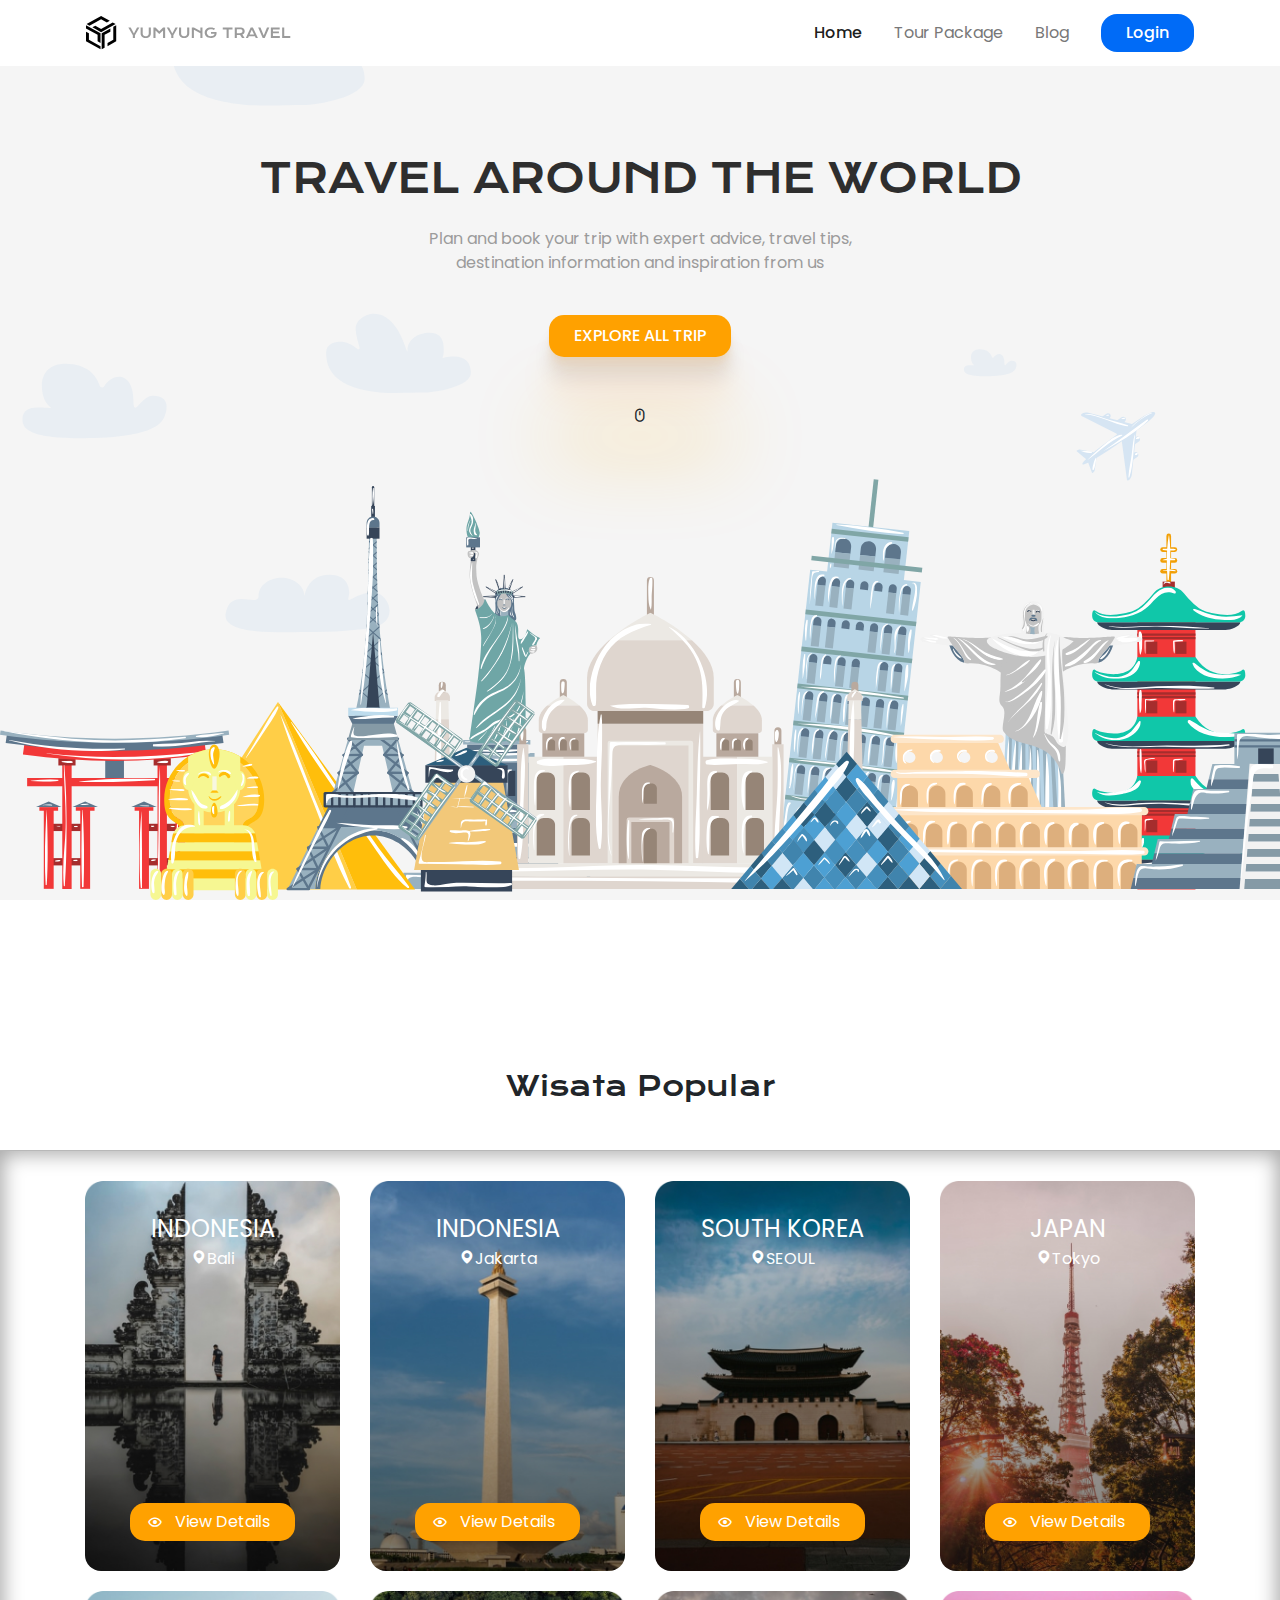
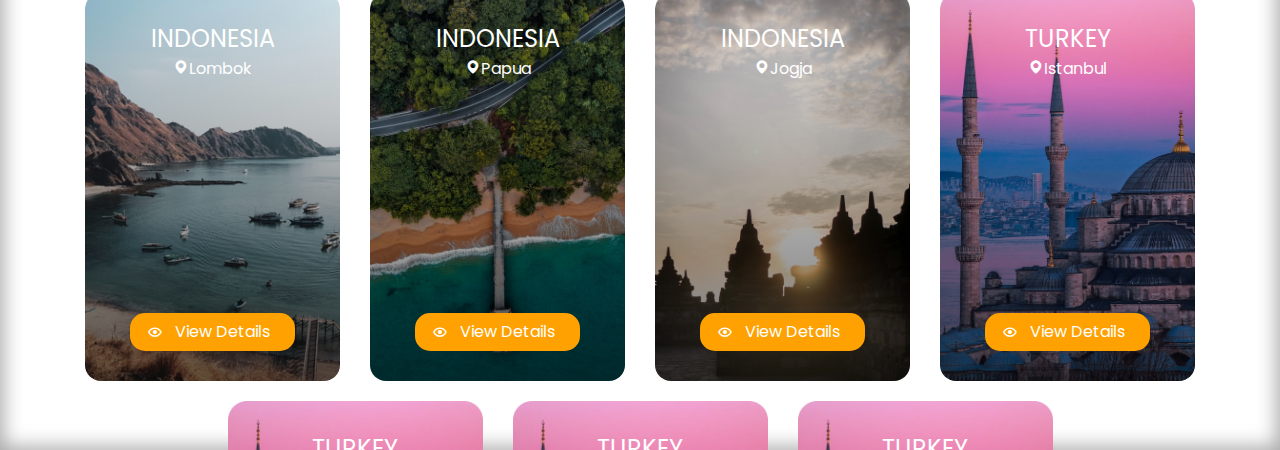
==== index.html @ c8ea5353 "finish landingpage" ====
<!DOCTYPE html>
<html lang="en">
  <head>
    <meta charset="UTF-8" />
    <meta name="viewport" content="width=device-width, initial-scale=1.0" />

    <!-- Primary Meta Tags -->
    <title>yumyung travel — tour, and travel, Hajj, and umroh</title>
    <meta
      name="title"
      content="yumyung travel — tour, and travel, Hajj, and umroh"
    />
    <meta
      name="description"
      content="home, Indonesia leading tour and travel agency, travel agent in Jakarta providing domestic Indonesia and international airlines tickets, hotels, tours ..."
    />

    <!-- ============= CSS ============= -->
    <link rel="icon" type="image/png" href="frontend/img/favicon.ico" />

    <link
      rel="stylesheet"
      href="frontend/libraries/bootstrap/css/bootstrap.css"
    />
    <link
      href="https://unpkg.com/boxicons@2.0.7/css/boxicons.min.css"
      rel="stylesheet"
    />
    <link rel="stylesheet" href="frontend/styles/main.css" />
  </head>
  <body>
    <!-- -------- navbar start -------- -->
    <div class="nav-wrapper">
      <div class="container">
        <nav class="row navbar navbar-expand-lg navbar-light">
          <a href="#" class="navbar-brand">
            <img src="frontend/img/logo.svg" alt="logo" />
          </a>
          <button
            class="navbar-toggler navbar-toggler-right"
            type="button"
            data-toggle="collapse"
            data-target="#navb"
          >
            <i class="bx bx-lg bx-menu-alt-right bx-flashing"></i>
          </button>

          <div class="collapse navbar-collapse" id="navb">
            <ul class="navbar-nav ml-auto mr-3">
              <li class="nav-item mx-md-2">
                <a href="#" class="nav-link active">Home</a>
              </li>
              <li class="nav-item mx-md-2">
                <a href="#" class="nav-link">Tour Package</a>
              </li>
              <li class="nav-item mx-md-2">
                <a href="#" class="nav-link">Blog</a>
              </li>
            </ul>
            <!-- ======== MOBILE BUTTON ======== -->
            <form class="form-inline d-sm-block d-md-none">
              <button class="btn btn-login my-2 my-sm-0">Login</button>
            </form>

            <!-- ======== DESKTOP BUTTON ======== -->
            <form class="form-inline my-2 my-lg-0 d-none d-md-block">
              <button class="btn btn-login btn-navbar-right my-2 my-sm-0 px-4">
                Login
              </button>
            </form>
          </div>
        </nav>
      </div>
    </div>

    <!-- -------- navbar end -------- -->

    <!-- -------- header start -------- -->
    <header class="text-center">
      <h1>TRAVEL AROUND THE WORLD</h1>
      <p class="mt-4 mb-3">
        Plan and book your trip with expert advice, travel tips, <br />
        destination information and inspiration from us
      </p>
      <a href="#popular" class="btn btn-explore px-4 py-2 mt-4"
        >EXPLORE ALL TRIP</a
      >
      <div class="mouse mt-5">
        <i class="bx bx-mouse bx-fade-up"></i>
      </div>
    </header>

    <!-- -------- header end -------- -->

    <!-- -------- travel start -------- -->

    <section class="section-popular" id="popular">
      <div class="container">
        <div class="row">
          <div class="col text-center section-popular-heading">
            <h2>Wisata Popular</h2>
          </div>
        </div>
      </div>
    </section>
    <section class="section-popular-content" id="popularContent">
      <div class="container">
        <div class="section-popular-travel row justify-content-center">
          <div class="col-sm-6 col-md-4 col-lg-3">
            <div
              class="card-travel text-center d-flex flex-column"
              style="background-image: url('frontend/img/travel1.jpg')"
            >
              <div class="travel-country">INDONESIA</div>
              <div class="travel-location"><i class="bx bxs-map"></i>Bali</div>
              <div class="travel-button mt-auto">
                <a href="#" class="btn btn-travel-details px-4"
                  ><i class="bx bx-show bx-flashing"></i> View Details</a
                >
              </div>
            </div>
          </div>
          <div class="col-sm-6 col-md-4 col-lg-3">
            <div
              class="card-travel text-center d-flex flex-column"
              style="background-image: url('frontend/img/travel2.jpg')"
            >
              <div class="travel-country">INDONESIA</div>
              <div class="travel-location">
                <i class="bx bxs-map"></i>Jakarta
              </div>
              <div class="travel-button mt-auto">
                <a href="#" class="btn btn-travel-details px-4"
                  ><i class="bx bx-show bx-flashing"></i> View Details</a
                >
              </div>
            </div>
          </div>
          <div class="col-sm-6 col-md-4 col-lg-3">
            <div
              class="card-travel text-center d-flex flex-column"
              style="background-image: url('frontend/img/travel3.jpg')"
            >
              <div class="travel-country">SOUTH KOREA</div>
              <div class="travel-location"><i class="bx bxs-map"></i>SEOUL</div>
              <div class="travel-button mt-auto">
                <a href="#" class="btn btn-travel-details px-4"
                  ><i class="bx bx-show bx-flashing"></i> View Details</a
                >
              </div>
            </div>
          </div>
          <div class="col-sm-6 col-md-4 col-lg-3">
            <div
              class="card-travel text-center d-flex flex-column"
              style="background-image: url('frontend/img/travel4.jpg')"
            >
              <div class="travel-country">JAPAN</div>
              <div class="travel-location"><i class="bx bxs-map"></i>Tokyo</div>
              <div class="travel-button mt-auto">
                <a href="#" class="btn btn-travel-details px-4"
                  ><i class="bx bx-show bx-flashing"></i> View Details</a
                >
              </div>
            </div>
          </div>
          <div class="col-sm-6 col-md-4 col-lg-3">
            <div
              class="card-travel text-center d-flex flex-column"
              style="background-image: url('frontend/img/travel5.jpg')"
            >
              <div class="travel-country">INDONESIA</div>
              <div class="travel-location">
                <i class="bx bxs-map"></i>Lombok
              </div>
              <div class="travel-button mt-auto">
                <a href="#" class="btn btn-travel-details px-4"
                  ><i class="bx bx-show bx-flashing"></i> View Details</a
                >
              </div>
            </div>
          </div>
          <div class="col-sm-6 col-md-4 col-lg-3">
            <div
              class="card-travel text-center d-flex flex-column"
              style="background-image: url('frontend/img/travel6.jpg')"
            >
              <div class="travel-country">INDONESIA</div>
              <div class="travel-location"><i class="bx bxs-map"></i>Papua</div>
              <div class="travel-button mt-auto">
                <a href="#" class="btn btn-travel-details px-4"
                  ><i class="bx bx-show bx-flashing"></i> View Details</a
                >
              </div>
            </div>
          </div>
          <div class="col-sm-6 col-md-4 col-lg-3">
            <div
              class="card-travel text-center d-flex flex-column"
              style="background-image: url('frontend/img/travel7.jpg')"
            >
              <div class="travel-country">INDONESIA</div>
              <div class="travel-location"><i class="bx bxs-map"></i>Jogja</div>
              <div class="travel-button mt-auto">
                <a href="#" class="btn btn-travel-details px-4"
                  ><i class="bx bx-show bx-flashing"></i> View Details</a
                >
              </div>
            </div>
          </div>
          <div class="col-sm-6 col-md-4 col-lg-3">
            <div
              class="card-travel text-center d-flex flex-column"
              style="background-image: url('frontend/img/travel8.jpg')"
            >
              <div class="travel-country">TURKEY</div>
              <div class="travel-location">
                <i class="bx bxs-map"></i>Istanbul
              </div>
              <div class="travel-button mt-auto">
                <a href="#" class="btn btn-travel-details px-4"
                  ><i class="bx bx-show bx-flashing"></i> View Details</a
                >
              </div>
            </div>
          </div>
          <div class="col-sm-6 col-md-4 col-lg-3">
            <div
              class="card-travel text-center d-flex flex-column"
              style="background-image: url('frontend/img/travel8.jpg')"
            >
              <div class="travel-country">TURKEY</div>
              <div class="travel-location">
                <i class="bx bxs-map"></i>Istanbul
              </div>
              <div class="travel-button mt-auto">
                <a href="#" class="btn btn-travel-details px-4"
                  ><i class="bx bx-show bx-flashing"></i> View Details</a
                >
              </div>
            </div>
          </div>
          <div class="col-sm-6 col-md-4 col-lg-3">
            <div
              class="card-travel text-center d-flex flex-column"
              style="background-image: url('frontend/img/travel8.jpg')"
            >
              <div class="travel-country">TURKEY</div>
              <div class="travel-location">
                <i class="bx bxs-map"></i>Istanbul
              </div>
              <div class="travel-button mt-auto">
                <a href="#" class="btn btn-travel-details px-4"
                  ><i class="bx bx-show bx-flashing"></i> View Details</a
                >
              </div>
            </div>
          </div>
          <div class="col-sm-6 col-md-4 col-lg-3">
            <div
              class="card-travel text-center d-flex flex-column"
              style="background-image: url('frontend/img/travel8.jpg')"
            >
              <div class="travel-country">TURKEY</div>
              <div class="travel-location">
                <i class="bx bxs-map"></i>Istanbul
              </div>
              <div class="travel-button mt-auto">
                <a href="#" class="btn btn-travel-details px-4"
                  ><i class="bx bx-show bx-flashing"></i> View Details</a
                >
              </div>
            </div>
          </div>
        </div>
      </div>
    </section>

    <!-- -------- travel end -------- -->

    <!-- =========== LINK JAVASCRIPT ============ -->

    <script src="frontend/libraries/jquery/jquery-3.5.1.min.js"></script>
    <script src="frontend/libraries/bootstrap/js/bootstrap.js"></script>
    <script src="frontend/scripts/main.js"></script>
  </body>
</html>
---- frontend/styles/main.css ----
@import url("https://fonts.googleapis.com/css2?family=Krona+One&family=Poppins:wght@300;400;500;600;700;800&display=swap");
body {
  height: 100vh;
  background-color: #ffffff;
  font-family: "Poppins", sans-serif !important;
  scroll-behavior: smooth;
}

.nav-wrapper {
  position: fixed;
  top: 0;
  width: 100vw;
  z-index: 99;
  background-color: #fff;
}

.navbar-light .navbar-nav .nav-link {
  color: #787878;
  -webkit-transition: 0.5s;
  transition: 0.5s;
}

.navbar-light .navbar-nav .nav-link:hover {
  font-weight: 500;
  -webkit-transform: rotateX(30deg);
          transform: rotateX(30deg);
  color: #006bf7;
}

.navbar-light .navbar-nav .nav-link.active {
  font-weight: 500;
}

.navbar-brand img {
  max-height: 40px;
  -webkit-transition: all 0.3s;
  transition: all 0.3s;
}

.navbar-brand img:hover {
  -webkit-transform: translateX(50px);
          transform: translateX(50px);
}

.btn-login {
  background-color: #006bf7;
  border-radius: 1rem;
  color: #fff;
  font-weight: 500;
}

.btn-login:hover {
  background: rgba(214, 221, 255, 0.25);
  backdrop-filter: blur(4px);
  -webkit-backdrop-filter: blur(4px);
  border-radius: 1rem;
  border: 1px solid #006bf7;
  color: #006bf7;
  cursor: crosshair;
}

header {
  height: 100vh;
  background-color: #f5f5f5;
  padding: 155px 0 165px;
  background-image: url("../img/background.svg");
  background-size: cover;
}

header h1 {
  font-family: "Krona One", serif;
  font-size: 40px;
  color: #2e2e2e;
  -webkit-transition: 0.5s;
  transition: 0.5s;
}

header h1:hover {
  cursor: crosshair;
  -webkit-transform: translateY(-30px);
          transform: translateY(-30px);
}

header p {
  font-size: 1rem;
  color: #9b9b9b;
}

header .btn-explore {
  background-color: #ffa100;
  color: #fff;
  border-radius: 15px;
  font-weight: 500;
  -webkit-box-shadow: 0 2.8px 2.2px rgba(255, 172, 39, 0.034), 0 6.7px 5.3px rgba(255, 155, 25, 0.048), 0 12.5px 10px rgba(255, 157, 28, 0.06), 0 22.3px 17.9px rgba(0, 0, 0, 0.072), 0 41.8px 33.4px rgba(255, 126, 21, 0.086), 0 100px 80px rgba(255, 181, 22, 0.253);
          box-shadow: 0 2.8px 2.2px rgba(255, 172, 39, 0.034), 0 6.7px 5.3px rgba(255, 155, 25, 0.048), 0 12.5px 10px rgba(255, 157, 28, 0.06), 0 22.3px 17.9px rgba(0, 0, 0, 0.072), 0 41.8px 33.4px rgba(255, 126, 21, 0.086), 0 100px 80px rgba(255, 181, 22, 0.253);
}

header .btn-explore:hover {
  color: #fff;
  background-color: #006bf7;
  -webkit-box-shadow: none;
          box-shadow: none;
}

.section-popular {
  height: 100px;
}

.section-popular .section-popular-heading {
  margin-top: 170px;
}

.section-popular .section-popular-heading h2 {
  font-family: "Krona One", serif;
  font-size: 27px;
}

.section-popular-content {
  height: 100vh;
  margin-top: 150px;
  overflow-x: scroll;
  border-top: 1px solid #b8b8b8;
  -webkit-box-shadow: inset 0px 0px 20px 3px #a6a6a6;
  box-shadow: inset 0px 0px 20px 3px #a6a6a6;
}

.section-popular-content .section-popular-travel {
  margin-top: 30px;
}

.section-popular-content .section-popular-travel .card-travel {
  min-height: 390px;
  background-color: #0127ff;
  color: #fff;
  padding: 30px;
  background-size: cover;
  margin-bottom: 20px;
  border-radius: 1rem;
}

.section-popular-content .section-popular-travel .travel-country {
  font-size: 24px;
  color: #fff;
}

.section-popular-content .section-popular-travel .travel-location {
  font-size: 16px;
  color: #fff;
}

.section-popular-content .section-popular-travel .travel-button .btn-travel-details {
  display: inline-block;
  background-color: #ffa100;
  color: #fff;
  border-radius: 15px;
}

.section-popular-content .section-popular-travel .travel-button .btn-travel-details:hover {
  border: 1px solid #ffffff;
  background-color: transparent;
  border-radius: 15px;
}

.section-popular-content .section-popular-travel .travel-button .btn-travel-details i {
  position: relative;
  top: 2px;
  left: -8px;
  bottom: 0;
}

@media screen and (max-width: 575px) {
  .card-travel {
    height: 500px;
  }
}
/*# sourceMappingURL=main.css.map */
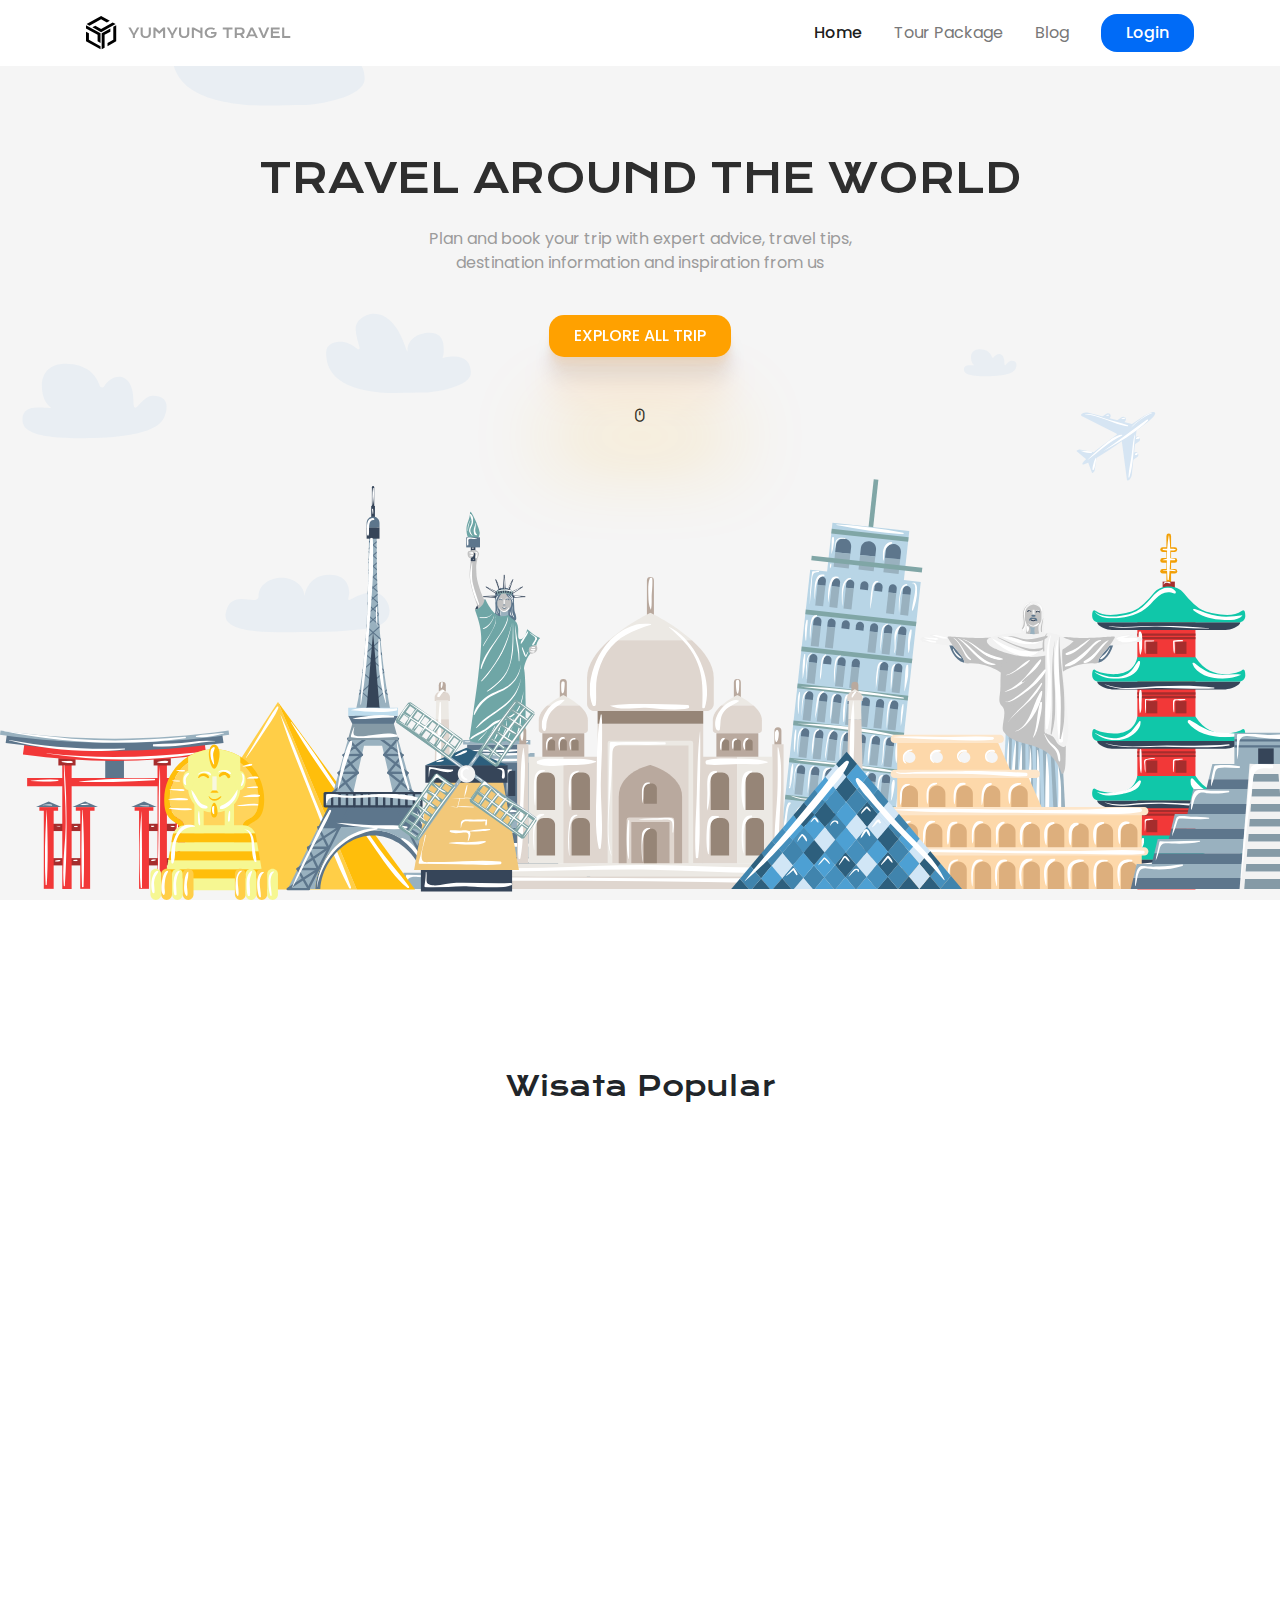
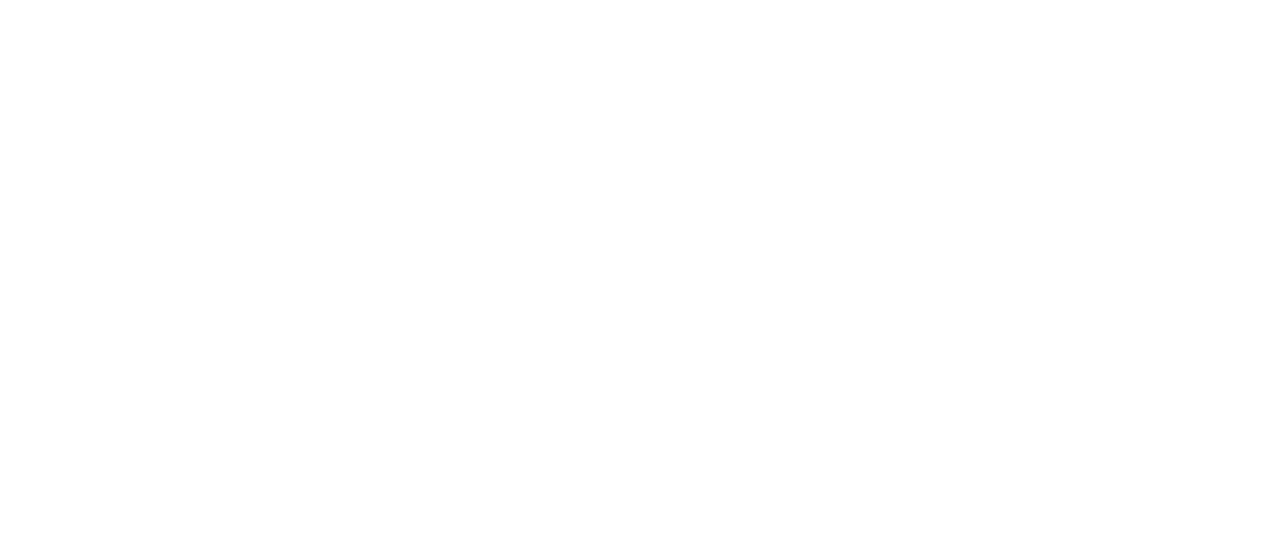
==== commit 3087dea4: "chekout page halfway there" ====
--- a/index.html
+++ b/index.html
@@ -26,6 +26,7 @@
       href="https://unpkg.com/boxicons@2.0.7/css/boxicons.min.css"
       rel="stylesheet"
     />
+    <link href="https://unpkg.com/aos@2.3.1/dist/aos.css" rel="stylesheet" />
     <link rel="stylesheet" href="frontend/styles/main.css" />
   </head>
   <body>
@@ -77,12 +78,21 @@
 
     <!-- -------- header start -------- -->
     <header class="text-center">
-      <h1>TRAVEL AROUND THE WORLD</h1>
+      <h1
+        data-aos="fade-down"
+        data-aos-easing="linear"
+        data-aos-duration="1500"
+      >
+        TRAVEL AROUND THE WORLD
+      </h1>
       <p class="mt-4 mb-3">
         Plan and book your trip with expert advice, travel tips, <br />
         destination information and inspiration from us
       </p>
-      <a href="#popular" class="btn btn-explore px-4 py-2 mt-4"
+      <a
+        href="#popular"
+        data-aos="zoom-in"
+        class="btn btn-explore px-4 py-2 mt-4"
         >EXPLORE ALL TRIP</a
       >
       <div class="mouse mt-5">
@@ -103,10 +113,14 @@
         </div>
       </div>
     </section>
-    <section class="section-popular-content" id="popularContent">
+    <section
+      class="section-popular-content"
+      data-aos="fade-up"
+      id="popularContent"
+    >
       <div class="container">
         <div class="section-popular-travel row justify-content-center">
-          <div class="col-sm-6 col-md-4 col-lg-3">
+          <div class="col-sm-6 col-md-4 col-lg-3" data-aos="flip-right">
             <div
               class="card-travel text-center d-flex flex-column"
               style="background-image: url('frontend/img/travel1.jpg')"
@@ -120,7 +134,7 @@
               </div>
             </div>
           </div>
-          <div class="col-sm-6 col-md-4 col-lg-3">
+          <div class="col-sm-6 col-md-4 col-lg-3" data-aos="flip-right">
             <div
               class="card-travel text-center d-flex flex-column"
               style="background-image: url('frontend/img/travel2.jpg')"
@@ -136,7 +150,7 @@
               </div>
             </div>
           </div>
-          <div class="col-sm-6 col-md-4 col-lg-3">
+          <div class="col-sm-6 col-md-4 col-lg-3" data-aos="flip-right">
             <div
               class="card-travel text-center d-flex flex-column"
               style="background-image: url('frontend/img/travel3.jpg')"
@@ -150,7 +164,7 @@
               </div>
             </div>
           </div>
-          <div class="col-sm-6 col-md-4 col-lg-3">
+          <div class="col-sm-6 col-md-4 col-lg-3" data-aos="flip-right">
             <div
               class="card-travel text-center d-flex flex-column"
               style="background-image: url('frontend/img/travel4.jpg')"
@@ -164,7 +178,7 @@
               </div>
             </div>
           </div>
-          <div class="col-sm-6 col-md-4 col-lg-3">
+          <div class="col-sm-6 col-md-4 col-lg-3" data-aos="flip-right">
             <div
               class="card-travel text-center d-flex flex-column"
               style="background-image: url('frontend/img/travel5.jpg')"
@@ -180,7 +194,7 @@
               </div>
             </div>
           </div>
-          <div class="col-sm-6 col-md-4 col-lg-3">
+          <div class="col-sm-6 col-md-4 col-lg-3" data-aos="flip-right">
             <div
               class="card-travel text-center d-flex flex-column"
               style="background-image: url('frontend/img/travel6.jpg')"
@@ -194,7 +208,7 @@
               </div>
             </div>
           </div>
-          <div class="col-sm-6 col-md-4 col-lg-3">
+          <div class="col-sm-6 col-md-4 col-lg-3" data-aos="flip-right">
             <div
               class="card-travel text-center d-flex flex-column"
               style="background-image: url('frontend/img/travel7.jpg')"
@@ -208,7 +222,7 @@
               </div>
             </div>
           </div>
-          <div class="col-sm-6 col-md-4 col-lg-3">
+          <div class="col-sm-6 col-md-4 col-lg-3" data-aos="flip-right">
             <div
               class="card-travel text-center d-flex flex-column"
               style="background-image: url('frontend/img/travel8.jpg')"
@@ -224,7 +238,7 @@
               </div>
             </div>
           </div>
-          <div class="col-sm-6 col-md-4 col-lg-3">
+          <div class="col-sm-6 col-md-4 col-lg-3" data-aos="flip-right">
             <div
               class="card-travel text-center d-flex flex-column"
               style="background-image: url('frontend/img/travel8.jpg')"
@@ -240,7 +254,7 @@
               </div>
             </div>
           </div>
-          <div class="col-sm-6 col-md-4 col-lg-3">
+          <div class="col-sm-6 col-md-4 col-lg-3" data-aos="flip-right">
             <div
               class="card-travel text-center d-flex flex-column"
               style="background-image: url('frontend/img/travel8.jpg')"
@@ -256,7 +270,7 @@
               </div>
             </div>
           </div>
-          <div class="col-sm-6 col-md-4 col-lg-3">
+          <div class="col-sm-6 col-md-4 col-lg-3" data-aos="flip-right">
             <div
               class="card-travel text-center d-flex flex-column"
               style="background-image: url('frontend/img/travel8.jpg')"
@@ -265,7 +279,7 @@
               <div class="travel-location">
                 <i class="bx bxs-map"></i>Istanbul
               </div>
-              <div class="travel-button mt-auto">
+              <div class="travel-button mt-auto" data-aos="flip-right">
                 <a href="#" class="btn btn-travel-details px-4"
                   ><i class="bx bx-show bx-flashing"></i> View Details</a
                 >
@@ -282,6 +296,10 @@
 
     <script src="frontend/libraries/jquery/jquery-3.5.1.min.js"></script>
     <script src="frontend/libraries/bootstrap/js/bootstrap.js"></script>
+    <script src="https://unpkg.com/aos@2.3.1/dist/aos.js"></script>
     <script src="frontend/scripts/main.js"></script>
+    <script>
+      AOS.init();
+    </script>
   </body>
 </html>
--- a/frontend/styles/main.css
+++ b/frontend/styles/main.css
@@ -173,4 +173,162 @@
     height: 500px;
   }
 }
+
+.nav-details {
+  background-color: #006bf7;
+}
+
+.nav-details .nav-item a {
+  color: lightgray !important;
+}
+
+.nav-details .nav-item a:hover {
+  color: #ffa100 !important;
+  border-bottom: 1px solid #ffa100;
+}
+
+.btn-details {
+  border: 1px solid #fff;
+}
+
+.btn-details:hover {
+  border: 1px solid #ffa100;
+  color: #ffa100;
+  background-color: transparent;
+}
+
+.section-details-header {
+  min-height: 330px;
+  background: #006bf7 !important;
+  margin-top: -70px;
+}
+
+.section-details-content {
+  margin-top: -177px;
+  max-height: 100vh;
+}
+
+.section-details-content .breadcrumb {
+  z-index: 99;
+  background-color: transparent;
+  padding: 0;
+  margin-bottom: 30px;
+  font-weight: 500;
+  color: #ffffff;
+  cursor: pointer;
+}
+
+.section-details-content .breadcrumb-item.active {
+  font-weight: 300;
+  color: #b3b3b3;
+  cursor: crosshair;
+}
+
+.card-details {
+  overflow-x: scroll;
+  padding: 2rem;
+  border-radius: 11px;
+  height: 79vh;
+  -webkit-transition: 0.7s;
+  transition: 0.7s;
+}
+
+.card-details:hover {
+  cursor: url(../img/arrow.svg), auto;
+}
+
+.card-details h1 {
+  font-size: 26px;
+}
+
+.card-details h2 {
+  font-size: 20px;
+}
+
+.card-details p {
+  font-size: 18px;
+  color: #9b9b9b;
+}
+
+.features {
+  margin-top: 20px;
+}
+
+.features h3 {
+  font-size: 18px;
+  margin-bottom: 0;
+}
+
+.features p {
+  margin-bottom: 0;
+}
+
+.features .description {
+  margin-left: 10px;
+  overflow: hidden;
+  float: left;
+}
+
+.features .features-image i {
+  color: #006bf7;
+  width: 45px;
+  height: auto;
+}
+
+.gallery .xzoom-container {
+  display: block;
+  -webkit-box-shadow: none;
+          box-shadow: none;
+}
+
+.gallery .xzoom-container .xzoom {
+  width: 100%;
+  -webkit-box-shadow: none;
+  box-shadow: none;
+  margin-bottom: 10px;
+}
+
+.gallery .xzoom-container .xactive {
+  border: 3px solid #ffa100 !important;
+  -webkit-box-shadow: none;
+          box-shadow: none;
+}
+
+.member .member-image {
+  width: 50px;
+  height: 50px;
+  border-radius: 50%;
+  border: 2px solid #fff;
+  padding-left: -13px;
+}
+
+.card-right th {
+  font-size: 15px;
+  font-weight: 600;
+}
+
+.card-right td {
+  font-weight: 400;
+  font-size: 15px;
+}
+
+.join-container {
+  margin-top: 16px;
+}
+
+.btn-join-now {
+  background-color: #ffa100;
+  color: #fff;
+  -webkit-transition: 0.7s;
+  transition: 0.7s;
+}
+
+.btn-join-now:hover {
+  color: #fff;
+  background-color: #006bf7;
+}
+
+.trip-information tr {
+  line-height: 40px;
+}
 /*# sourceMappingURL=main.css.map */